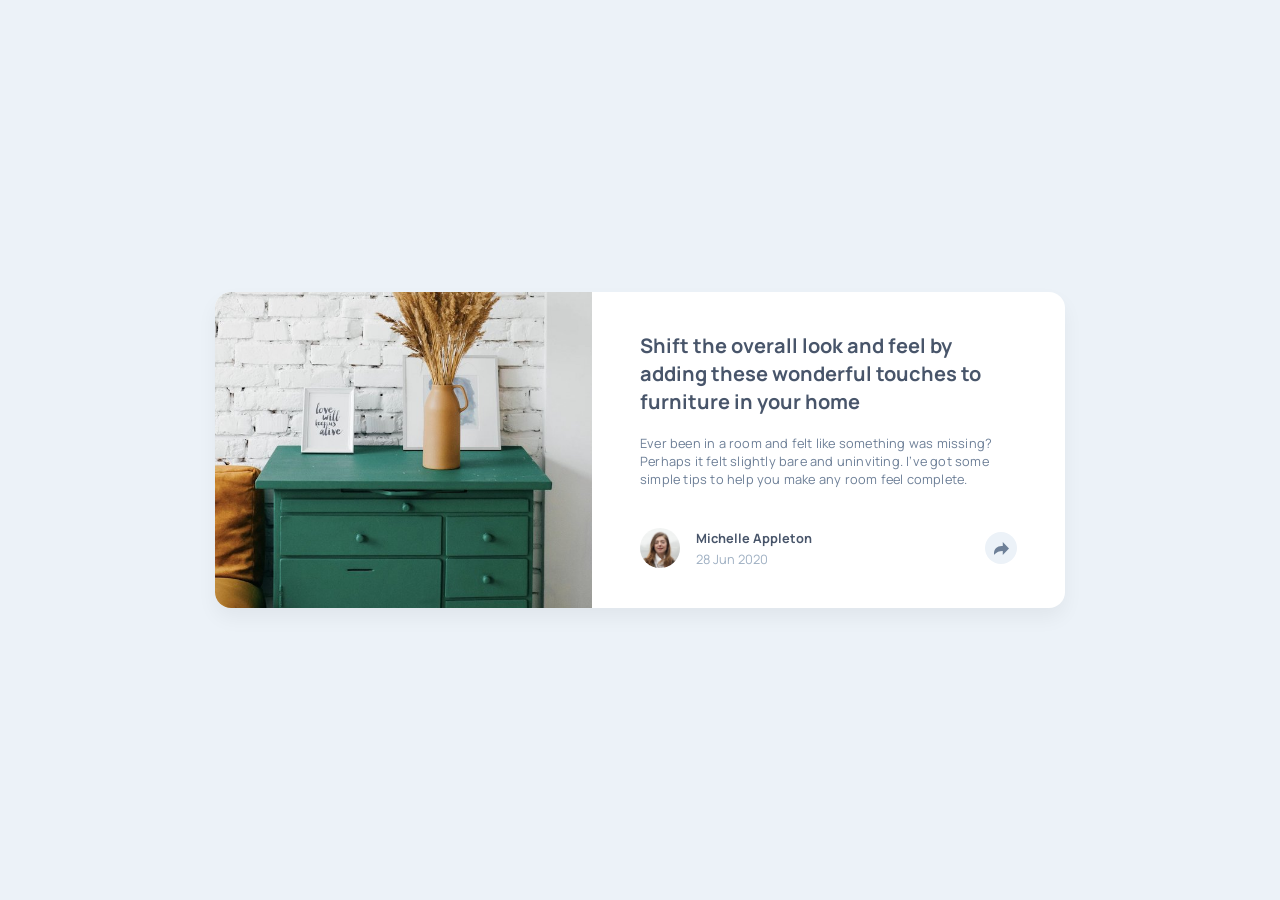
==== index.html @ 555fedc5 "style: structure HTML and complete base card design" ====
<!doctype html>
<html lang="en">
  <head>
    <meta charset="UTF-8" />
    <meta name="viewport" content="width=device-width, initial-scale=1.0" />
    <!-- displays site properly based on user's device -->

    <link
      rel="icon"
      type="image/png"
      sizes="32x32"
      href="./images/favicon-32x32.png"
    />
    <link rel="preconnect" href="https://fonts.googleapis.com" />
    <link rel="preconnect" href="https://fonts.gstatic.com" crossorigin />
    <link
      href="https://fonts.googleapis.com/css2?family=Manrope:wght@200..800&display=swap"
      rel="stylesheet"
    />
    <link rel="stylesheet" href="style.css" />

    <title>Frontend Mentor | Article preview component</title>

    <!-- Feel free to remove these styles or customise in your own stylesheet 👍 -->
    <!-- <style>
    .attribution { font-size: 0.6875rem; text-align: center; }
    .attribution a { color: hsl(228, 45%, 44%); }
  </style> -->
  </head>
  <body>
    <main>
      <div class="container">
        <div class="card-image">
          <img class="drawers" src="./images/drawers.jpg" alt="drawers image" />
        </div>

        <div class="card-body">
          <div class="content">
            <h1>
              Shift the overall look and feel by adding these wonderful touches
              to furniture in your home
            </h1>
            <p class="description">
              Ever been in a room and felt like something was missing? Perhaps
              it felt slightly bare and uninviting. I’ve got some simple tips to
              help you make any room feel complete.
            </p>
          </div>

          <footer class="author-section">
            <img
              class="avatar-image"
              src="./images/avatar-michelle.jpg"
              alt="profile photo"
            />
            <div class="author-info">
              <p class="author">Michelle Appleton</p>
              <span class="date">28 Jun 2020</span>
            </div>
            <button class="share-icon">
              <img src="./images/icon-share.svg" alt="share icon" />
            </button>
          </footer>
        </div>
      </div>
    </main>
    <!-- <footer class="attribution">
      Challenge by
      <a href="https://www.frontendmentor.io?ref=challenge">Frontend Mentor</a>.
      Coded by <a href="#">Your Name Here</a>.
    </footer> -->
  </body>
</html>
---- style.css ----
* {
  padding: 0;
  margin: 0;
  box-sizing: border-box;
}

body {
  font-family: "Manrope", sans-serif;
  background-color: hsl(210, 46%, 95%);
  display: flex;
  align-items: center;
  justify-content: center;
  min-height: 100vh;
}

.container {
  background-color: hsl(0, 0%, 100%);
  display: flex;
  max-width: 850px;
  width: 100%;
  border-radius: 1rem;
  overflow: hidden;
  box-shadow: 0 10px 20px rgba(0, 0, 0, 0.05);
}

.card-image {
  flex: 1;
  width: 40%;
}

.card-image .drawers {
  width: 100%;
  height: 100%;
  object-fit: cover;
  display: block;
}

.card-body {
  flex: 1;
  padding: 2.5rem 3rem;
  display: flex;
  flex-direction: column;
  justify-content: space-between;
}

.content h1 {
  font-size: 1.25rem;
  color: hsl(217, 19%, 35%);
  line-height: 1.4;
  margin-bottom: 1.2rem;
}

.content .description {
  font-size: 0.8rem;
  color: hsl(214, 17%, 51%);
  line-height: 1.4;
  margin-bottom: 2.5rem;
  letter-spacing: 0.2px;
}

.author-section {
  display: flex;
  align-items: center;
  gap: 1rem;
}

.avatar-image {
  width: 40px;
  height: 40px;
  border-radius: 50%;
}

.author-info {
  flex-grow: 1;
}

.author-info .author {
  font-size: 0.8rem;
  font-weight: 700;
  color: hsl(217, 19%, 35%);
}

.author-info .date {
  font-size: 0.8rem;
  color: hsl(212, 23%, 69%);
  display: block;
  margin-top: 0.2rem;
}

.share-icon {
  background-color: hsl(210, 46%, 95%);
  border: none;
  width: 32px;
  height: 32px;
  border-radius: 50%;
  display: flex;
  align-items: center;
  justify-content: center;
  cursor: pointer;
}
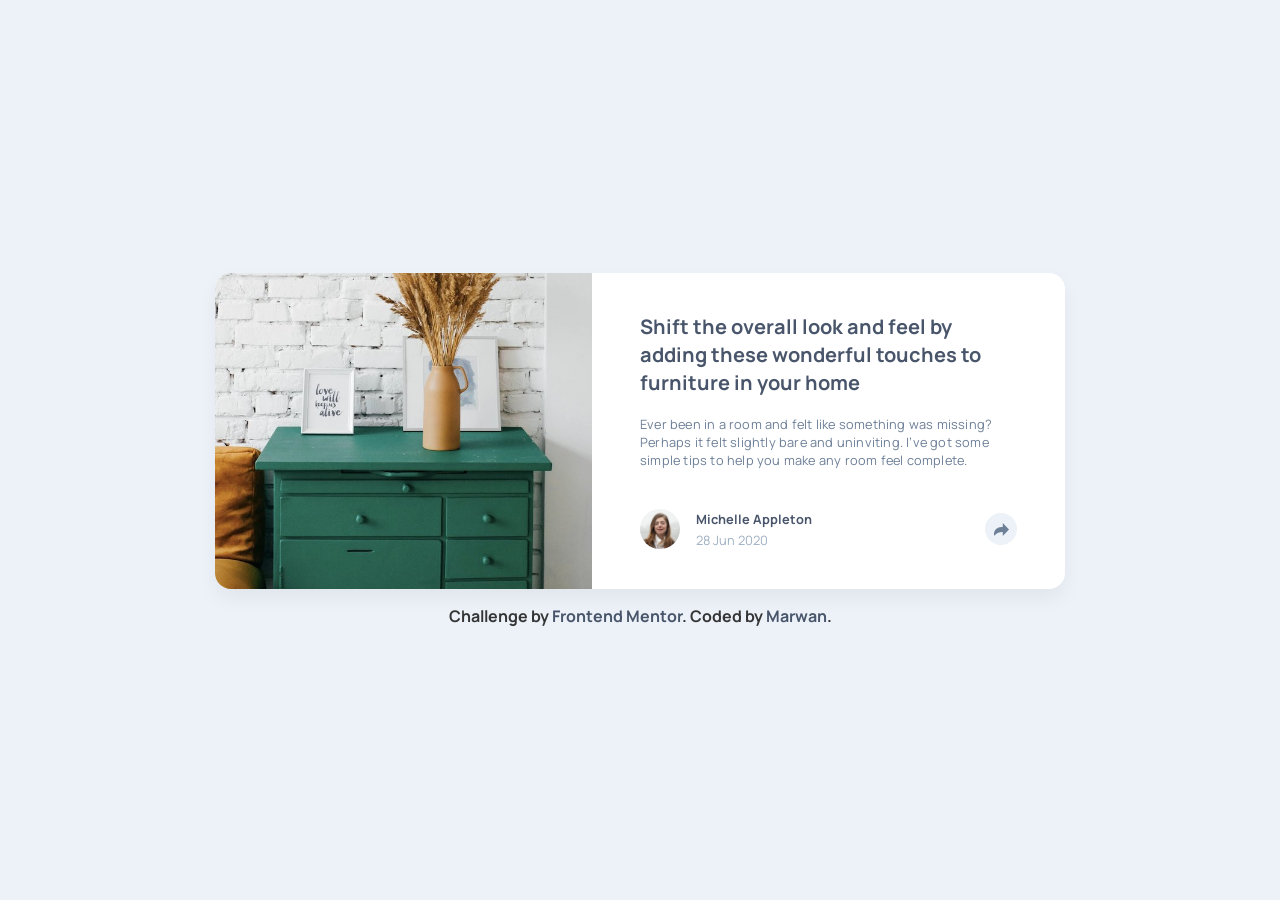
==== commit b6ce9ad6: "chore: add attribution footer" ====
--- a/index.html
+++ b/index.html
@@ -60,14 +60,28 @@
             <button class="share-icon">
               <img src="./images/icon-share.svg" alt="share icon" />
             </button>
+
+            <div class="share-popup" id="sharePopup">
+              <span class="share-text">SHARE</span>
+              <a href="./social-link.html" class="social-icon"
+                ><img src="./images/icon-facebook.svg" alt="Facebook"
+              /></a>
+              <a href="./social-link.html" class="social-icon"
+                ><img src="./images/icon-x.svg" alt="X"
+              /></a>
+              <a href="./social-link.html" class="social-icon"
+                ><img src="./images/icon-pinterest.svg" alt="Pinterest"
+              /></a>
+            </div>
           </footer>
         </div>
       </div>
     </main>
-    <!-- <footer class="attribution">
+    <footer class="attribution">
       Challenge by
       <a href="https://www.frontendmentor.io?ref=challenge">Frontend Mentor</a>.
-      Coded by <a href="#">Your Name Here</a>.
-    </footer> -->
+      Coded by <a href="https://github.com/marwanalasmi">Marwan</a>.
+    </footer>
+    <script src="script.js"></script>
   </body>
 </html>
--- a/style.css
+++ b/style.css
@@ -10,6 +10,7 @@
   display: flex;
   align-items: center;
   justify-content: center;
+  flex-direction: column;
   min-height: 100vh;
 }
 
@@ -19,13 +20,15 @@
   max-width: 850px;
   width: 100%;
   border-radius: 1rem;
-  overflow: hidden;
+  overflow: visible;
   box-shadow: 0 10px 20px rgba(0, 0, 0, 0.05);
 }
 
 .card-image {
   flex: 1;
   width: 40%;
+  overflow: hidden;
+  border-radius: 1rem 0 0 1rem;
 }
 
 .card-image .drawers {
@@ -62,6 +65,7 @@
   display: flex;
   align-items: center;
   gap: 1rem;
+  position: relative;
 }
 
 .avatar-image {
@@ -98,3 +102,128 @@
   justify-content: center;
   cursor: pointer;
 }
+
+.share-icon:hover {
+  background-color: hsl(210, 10%, 54%);
+  transition: all 0.3s ease;
+}
+
+.share-icon:hover img {
+  filter: brightness(0) invert(1);
+}
+
+@media (max-width: 650px) {
+  .container {
+    max-width: 375px;
+    flex-direction: column;
+    margin: 2rem 1rem;
+  }
+
+  .card-image {
+    width: 100%;
+    flex: none;
+  }
+
+  .card-image .drawers {
+    height: 250px;
+    border-bottom-left-radius: 0;
+    border-bottom-right-radius: 0;
+  }
+
+  .card-body {
+    padding: 2rem 1.8rem;
+    flex: none;
+  }
+
+  .content h1 {
+    font-size: 1.25rem;
+    margin-bottom: 1.2rem;
+  }
+
+  .content .description {
+    font-size: 0.95rem;
+    margin-bottom: 1.8rem;
+  }
+
+  .author-section {
+    gap: 1rem;
+  }
+}
+
+.share-popup {
+  display: none;
+  position: absolute;
+  background-color: hsl(217, 19%, 35%);
+  color: white;
+  padding: 0.8rem 2.5rem;
+  border-radius: 0.8rem;
+  bottom: 100%;
+  left: 65%;
+  align-content: center;
+  gap: 1rem;
+  box-shadow: 0 5px 15px rgba(0, 0, 0, 0.2);
+  z-index: 10;
+  white-space: nowrap;
+  transform: translateY(-12px);
+}
+
+.share-text {
+  font-size: 0.8rem;
+  font-weight: 400;
+  color: hsl(212, 23%, 69%);
+  letter-spacing: 2px;
+}
+
+.share-popup::after {
+  content: "";
+  position: absolute;
+  bottom: -8px;
+  right: 40%;
+  transform: translateX(-50%);
+  border-left: 8px solid transparent;
+  border-right: 8px solid transparent;
+  border-top: 8px solid hsl(217, 19%, 35%);
+}
+
+.share-popup.show {
+  display: flex;
+}
+
+.social-icon img {
+  width: 15px;
+  height: 15px;
+  filter: brightness(0) invert(1);
+}
+
+.share-icon.active {
+  background-color: hsl(217, 19%, 35%);
+}
+
+.share-icon.active img {
+  filter: brightness(0) invert(1);
+}
+
+.attribution {
+  font-size: 1rem;
+  font-weight: 700;
+  color: hsl(240, 1%, 21%);
+  margin-top: 1rem;
+}
+
+.attribution a {
+  color: hsl(217, 19%, 35%);
+  text-decoration: none;
+}
+
+.attribution a:visited {
+  color: hhsl(214, 17%, 51%);
+}
+
+.attribution a:hover {
+  color: hsl(212, 23%, 69%);
+  text-decoration: underline;
+}
+
+/* hsl(212, 23%, 69%) */
+/* hsl(214, 17%, 51%) */
+/* hsl(217, 19%, 35%) */
